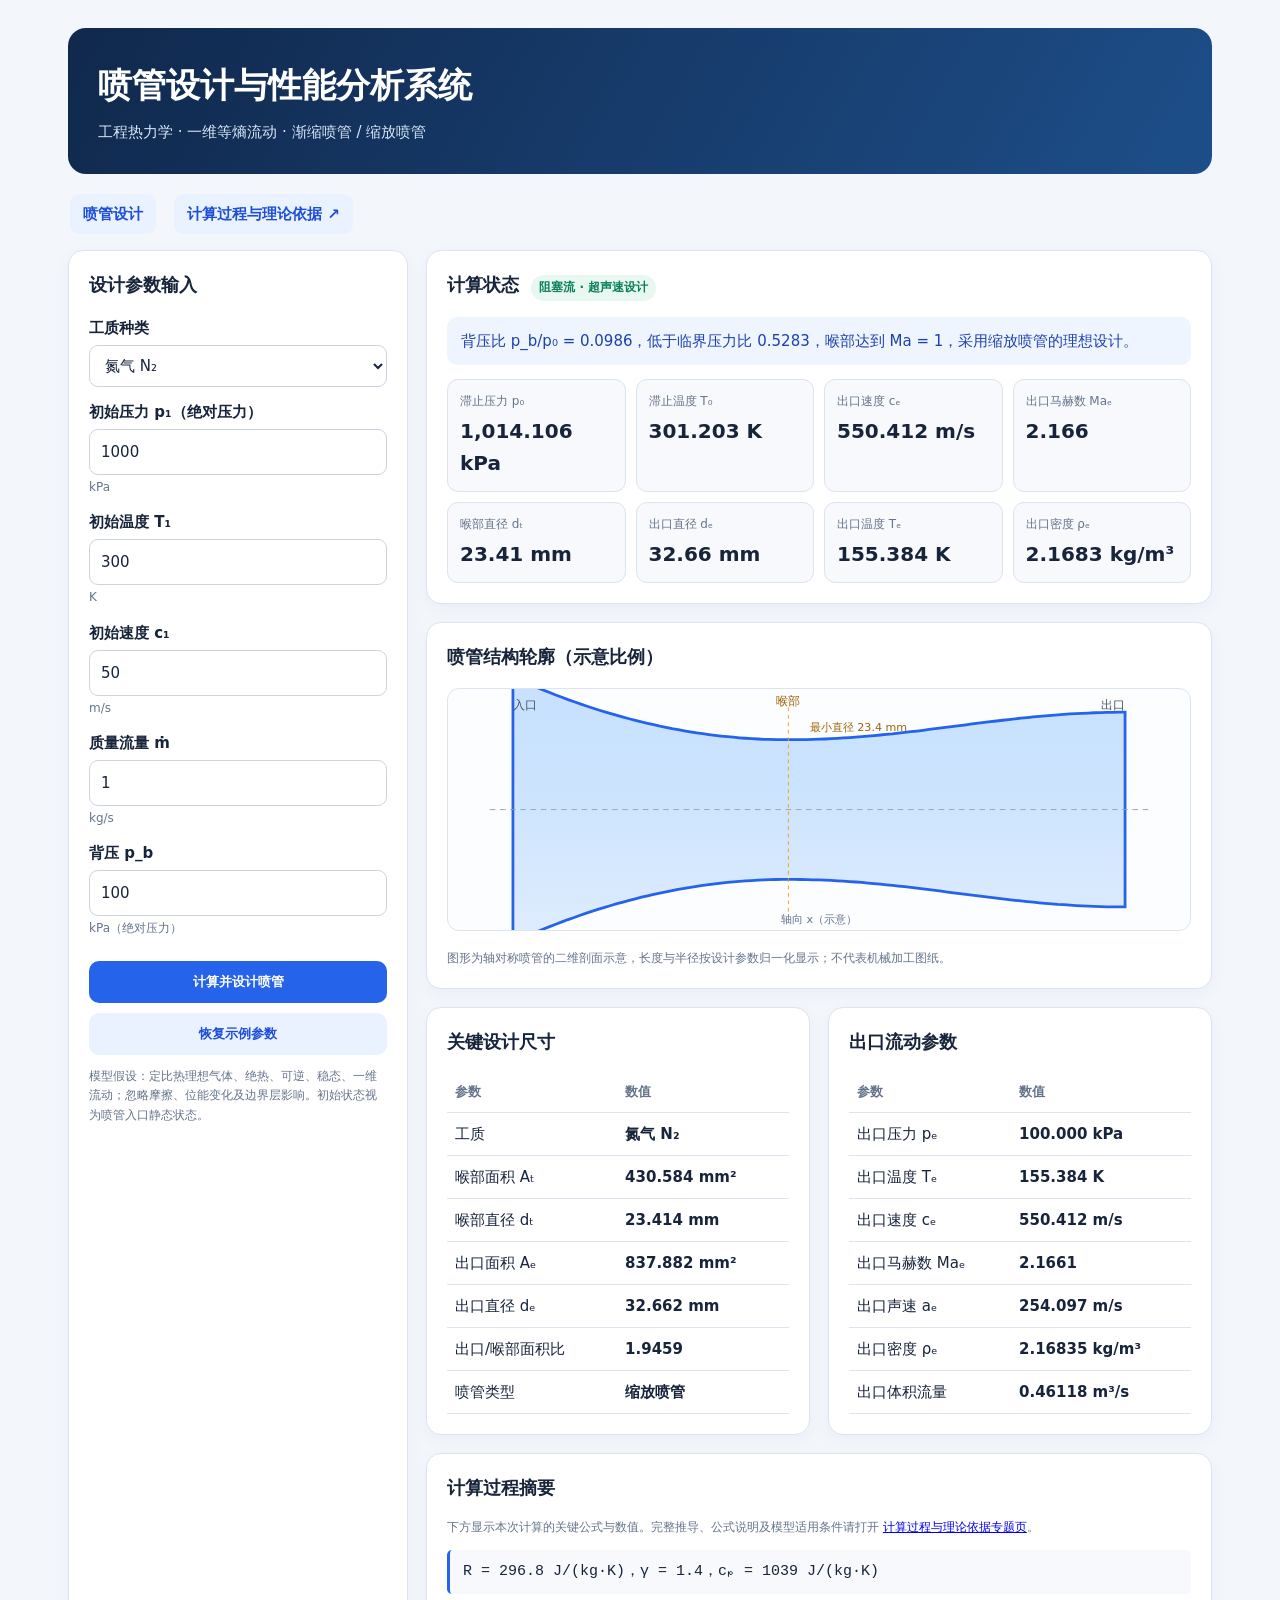
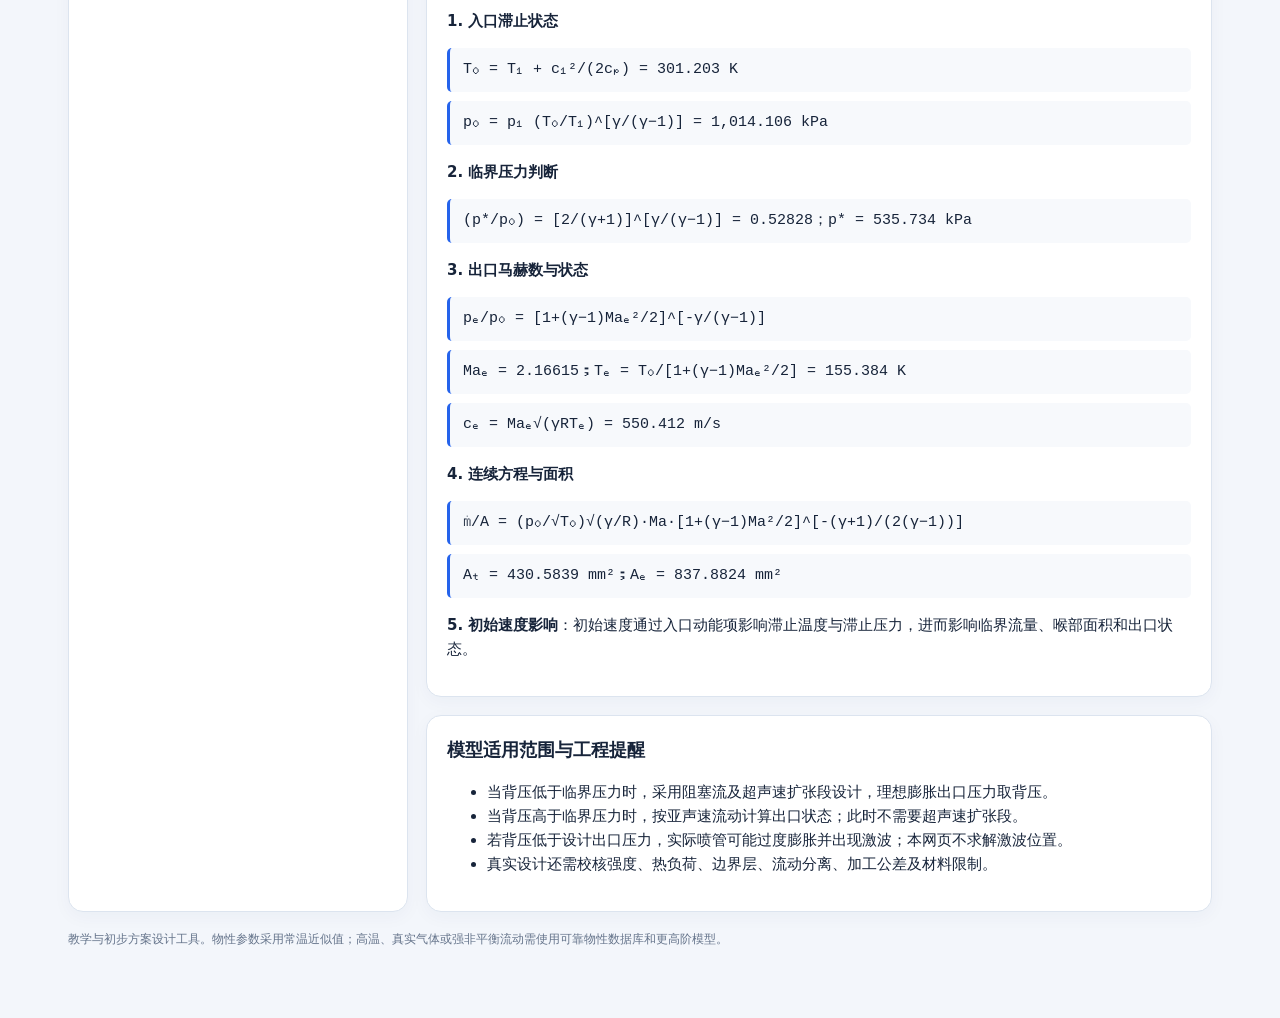
==== index.html @ f37fad80 "Add files via upload" ====
<!doctype html>
<html lang="zh-CN">
<head>
<meta charset="utf-8"><meta name="viewport" content="width=device-width,initial-scale=1">
<title>工程热力学｜喷管设计</title>
<style>
:root{--bg:#f3f6fb;--panel:#fff;--ink:#17243a;--muted:#65748b;--blue:#2563eb;--line:#dce4ef;--green:#087f5b;--amber:#a16207}*{box-sizing:border-box}body{margin:0;background:var(--bg);color:var(--ink);font:15px/1.6 system-ui,"Microsoft YaHei",sans-serif}.wrap{max-width:1180px;margin:auto;padding:28px 18px 56px}.hero{background:linear-gradient(120deg,#10284c,#1d4e89);color:white;padding:30px;border-radius:18px;margin-bottom:20px}.hero h1{margin:0 0 8px;font-size:clamp(24px,4vw,34px)}.hero p{margin:0;color:#d8e7fa}.layout{display:grid;grid-template-columns:340px 1fr;gap:18px}.card{background:var(--panel);border:1px solid var(--line);border-radius:15px;padding:20px;box-shadow:0 5px 18px #19365a0a}.card h2{font-size:18px;margin:0 0 16px}.field{margin:13px 0}.field label{display:block;font-weight:650;margin-bottom:5px}.field input,.field select{width:100%;padding:10px 11px;border:1px solid #cbd5e1;border-radius:9px;font:inherit;background:#fff;color:var(--ink)}.unit{color:var(--muted);font-size:12px;margin-top:3px}.btn{border:0;background:var(--blue);color:white;padding:12px 16px;border-radius:10px;font-weight:700;cursor:pointer;width:100%;margin-top:10px}.btn.secondary{background:#eaf1ff;color:#1d4ed8}.topnav{display:flex;gap:18px;margin:0 2px 16px;flex-wrap:wrap}.topnav a{color:#1d4ed8;text-decoration:none;font-weight:700;background:#eaf1ff;padding:8px 13px;border-radius:9px}.topnav a:hover{text-decoration:underline}.hint{font-size:12px;color:var(--muted);margin-top:12px}.main{display:grid;gap:18px}.status{padding:12px 14px;border-radius:10px;background:#eef5ff;color:#1e40af}.status.warn{background:#fff7e6;color:var(--amber)}.metrics{display:grid;grid-template-columns:repeat(4,1fr);gap:10px}.metric{background:#f7f9fc;border:1px solid var(--line);padding:12px;border-radius:11px}.metric small{display:block;color:var(--muted);font-size:12px}.metric strong{display:block;font-size:20px;margin-top:4px;overflow-wrap:anywhere}.metric em{font-style:normal;font-size:11px;color:var(--muted)}.svgwrap{width:100%;overflow:hidden}.svgwrap svg{width:100%;height:auto;display:block;background:#fbfdff;border:1px solid var(--line);border-radius:12px}.table{width:100%;border-collapse:collapse}.table td,.table th{padding:9px 8px;border-bottom:1px solid var(--line);text-align:left}.table th{color:var(--muted);font-weight:600;font-size:13px}.eq{background:#f7f9fc;border-left:3px solid var(--blue);padding:10px 13px;margin:9px 0;border-radius:5px;font-family:ui-monospace,Consolas,monospace;overflow-wrap:anywhere}.foot{color:var(--muted);font-size:12px;margin-top:18px}.two{display:grid;grid-template-columns:1fr 1fr;gap:18px}.tag{display:inline-block;padding:3px 8px;background:#e9f7f1;color:var(--green);border-radius:20px;font-size:12px;margin-left:6px}@media(max-width:850px){.layout{grid-template-columns:1fr}.metrics{grid-template-columns:repeat(2,1fr)}.two{grid-template-columns:1fr}}
</style>
</head>
<body><div class="wrap">
<header class="hero"><h1>喷管设计与性能分析系统</h1><p>工程热力学 · 一维等熵流动 · 渐缩喷管 / 缩放喷管</p></header>
<nav class="topnav"><a href="index.html">喷管设计</a><a href="theory.html">计算过程与理论依据 ↗</a></nav>
<div class="layout">
<aside class="card"><h2>设计参数输入</h2>
<div class="field"><label for="gas">工质种类</label><select id="gas"><option value="N2">氮气 N₂</option><option value="air">空气</option><option value="Ar">氩气 Ar</option><option value="H2">氢气 H₂</option><option value="CO2">二氧化碳 CO₂</option><option value="He">氦气 He</option></select></div>
<div class="field"><label for="p">初始压力 p₁（绝对压力）</label><input id="p" type="number" min="0.001" step="any" value="1000"><div class="unit">kPa</div></div>
<div class="field"><label for="t">初始温度 T₁</label><input id="t" type="number" min="1" step="any" value="300"><div class="unit">K</div></div>
<div class="field"><label for="v">初始速度 c₁</label><input id="v" type="number" min="0" step="any" value="50"><div class="unit">m/s</div></div>
<div class="field"><label for="mdot">质量流量 ṁ</label><input id="mdot" type="number" min="0.000001" step="any" value="1"><div class="unit">kg/s</div></div>
<div class="field"><label for="pb">背压 p_b</label><input id="pb" type="number" min="0.001" step="any" value="100"><div class="unit">kPa（绝对压力）</div></div>
<button class="btn" id="calc">计算并设计喷管</button><button class="btn secondary" id="reset">恢复示例参数</button>
<p class="hint">模型假设：定比热理想气体、绝热、可逆、稳态、一维流动；忽略摩擦、位能变化及边界层影响。初始状态视为喷管入口静态状态。</p></aside>
<main class="main">
<section class="card"><h2>计算状态 <span id="flowTag" class="tag">等待计算</span></h2><div id="status" class="status">输入参数后点击“计算并设计喷管”。</div><div class="metrics" id="metrics" style="margin-top:14px"></div></section>
<section class="card"><h2>喷管结构轮廓（示意比例）</h2><div class="svgwrap" id="drawing"><svg viewBox="0 0 800 260" role="img" aria-label="等待计算的喷管轮廓"><text x="400" y="130" text-anchor="middle" fill="#65748b">计算后显示喷管轮廓</text></svg></div><div class="foot">图形为轴对称喷管的二维剖面示意，长度与半径按设计参数归一化显示；不代表机械加工图纸。</div></section>
<div class="two"><section class="card"><h2>关键设计尺寸</h2><table class="table" id="dimensions"></table></section><section class="card"><h2>出口流动参数</h2><table class="table" id="outlet"></table></section></div>
<section class="card"><h2>计算过程摘要</h2><p class="hint">下方显示本次计算的关键公式与数值。完整推导、公式说明及模型适用条件请打开 <a href="theory.html">计算过程与理论依据专题页</a>。</p><div id="steps"><p class="hint">计算后显示滞止参数、临界条件、面积及速度关系。</p></div></section>
<section class="card"><h2>模型适用范围与工程提醒</h2><ul><li>当背压低于临界压力时，采用阻塞流及超声速扩张段设计，理想膨胀出口压力取背压。</li><li>当背压高于临界压力时，按亚声速流动计算出口状态；此时不需要超声速扩张段。</li><li>若背压低于设计出口压力，实际喷管可能过度膨胀并出现激波；本网页不求解激波位置。</li><li>真实设计还需校核强度、热负荷、边界层、流动分离、加工公差及材料限制。</li></ul></section>
</main></div><p class="foot">教学与初步方案设计工具。物性参数采用常温近似值；高温、真实气体或强非平衡流动需使用可靠物性数据库和更高阶模型。</p>
</div>
<script>
const gases={N2:{name:'氮气 N₂',R:296.8,g:1.4,cp:1039},air:{name:'空气',R:287.05,g:1.4,cp:1004.5},Ar:{name:'氩气 Ar',R:208.13,g:1.667,cp:520.3},H2:{name:'氢气 H₂',R:4124,g:1.405,cp:14300},CO2:{name:'二氧化碳 CO₂',R:188.9,g:1.289,cp:846},He:{name:'氦气 He',R:2077.1,g:1.667,cp:5193}};
const $=id=>document.getElementById(id), fmt=(x,n=3)=>Number.isFinite(x)?x.toLocaleString('zh-CN',{maximumFractionDigits:n,minimumFractionDigits:n}):'—';
function solveMFromPR(pr,g,branch){ // p/p0=(1+(g-1)M²/2)^(-g/(g-1))
 let lo=branch==='sup'?1:0, hi=branch==='sup'?30:1;
 for(let i=0;i<100;i++){let m=(lo+hi)/2, val=Math.pow(1+(g-1)*m*m/2,-g/(g-1)); if(branch==='sup'){if(val>pr)lo=m;else hi=m}else{if(val>pr)lo=m;else hi=m}}
 return (lo+hi)/2;
}
function areaMach(M,g){return (1/M)*Math.pow((2/(g+1))*(1+(g-1)*M*M/2),(g+1)/(2*(g-1)));}
function massFlux(p0,T0,M,g,R){return p0/Math.sqrt(T0)*Math.sqrt(g/R)*M*Math.pow(1+(g-1)*M*M/2,-(g+1)/(2*(g-1)));}
function draw(throatD,exitD,mode){const W=800,cy=130,scale=105/Math.max(throatD/2,exitD/2,0.001),rt=throatD/2*scale,re=exitD/2*scale;let ptsTop=[],ptsBot=[];for(let i=0;i<=100;i++){let u=i/100,x=70+660*u,r;if(u<.45){let q=u/.45;r=(Math.pow(1-q,2)*Math.max(rt*1.9,rt+8)+2*q*(1-q)*rt+q*q*rt)}else{let q=(u-.45)/.55;r=mode==='CD'?rt+(re-rt)*(0.5-0.5*Math.cos(Math.PI*q)):rt+(rt*0.0)}ptsTop.push(`${x.toFixed(1)},${(cy-r).toFixed(1)}`);ptsBot.unshift(`${x.toFixed(1)},${(cy+r).toFixed(1)}`)}let path='M'+ptsTop.join(' L')+' L'+ptsBot.join(' L')+' Z';$('drawing').innerHTML=`<svg viewBox="0 0 800 260" role="img" aria-label="喷管剖面轮廓"><defs><linearGradient id="fill" x1="0" x2="0" y1="0" y2="1"><stop stop-color="#93c5fd" stop-opacity=".5"/><stop offset="1" stop-color="#dbeafe" stop-opacity=".8"/></linearGradient></defs><path d="${path}" fill="url(#fill)" stroke="#2563eb" stroke-width="3"/><line x1="45" y1="130" x2="755" y2="130" stroke="#94a3b8" stroke-dasharray="6 5"/><line x1="367" y1="20" x2="367" y2="240" stroke="#f59e0b" stroke-dasharray="4 4"/><text x="70" y="22" fill="#475569" font-size="13">入口</text><text x="367" y="17" text-anchor="middle" fill="#a16207" font-size="13">喉部</text><text x="730" y="22" text-anchor="end" fill="#475569" font-size="13">出口</text><text x="400" y="252" text-anchor="middle" fill="#64748b" font-size="12">轴向 x（示意）</text><text x="390" y="${(130-rt-9).toFixed(1)}" fill="#a16207" font-size="12">最小直径 ${fmt(throatD*1000,1)} mm</text></svg>`}
function rowTable(id,rows){$(id).innerHTML='<tr><th>参数</th><th>数值</th></tr>'+rows.map(r=>`<tr><td>${r[0]}</td><td><b>${r[1]}</b></td></tr>`).join('')}
function calculate(){try{
 const gas=gases[$('gas').value],p=+$('p').value*1000,T=+$('t').value,v=+$('v').value,md=+$('mdot').value,pb=+$('pb').value*1000,g=gas.g,R=gas.R,cp=gas.cp;
 if(![p,T,v,md,pb].every(Number.isFinite)||p<=0||T<=0||v<0||md<=0||pb<=0)throw Error('请检查输入：压力、温度、流量必须为正数，速度不能为负数。');
 const T0=T+v*v/(2*cp),p0=p*Math.pow(T0/T,g/(g-1)),crit=Math.pow(2/(g+1),g/(g-1)),pc=p0*crit,pr=pb/p0;
 let choked=pr<=crit,Me,pe,Te,ce,At,Ae,mode;
 if(choked){Me=solveMFromPR(Math.max(pr,1e-12),g,'sup');pe=pb;Te=T0/(1+(g-1)*Me*Me/2);ce=Me*Math.sqrt(g*R*Te);const Gstar=massFlux(p0,T0,1,g,R);At=md/Gstar;Ae=md/massFlux(p0,T0,Me,g,R);mode='CD';}
 else{Me=solveMFromPR(pr,g,'sub');pe=pb;Te=T0/(1+(g-1)*Me*Me/2);ce=Me*Math.sqrt(g*R*Te);Ae=md/massFlux(p0,T0,Me,g,R);At=Ae;mode='C';}
 const dt=Math.sqrt(4*At/Math.PI),de=Math.sqrt(4*Ae/Math.PI),rhoE=pe/(R*Te),aE=Math.sqrt(g*R*Te),rho0=p0/(R*T0),m1=v/Math.sqrt(g*R*T),mstar=1;
 $('flowTag').textContent=choked?'阻塞流 · 超声速设计':'未阻塞 · 亚声速设计';$('flowTag').style.background=choked?'#e9f7f1':'#fff4db';$('flowTag').style.color=choked?'#087f5b':'#a16207';
 $('status').className='status'+(!choked?' warn':'');$('status').textContent=choked?`背压比 p_b/p₀ = ${fmt(pr,4)}，低于临界压力比 ${fmt(crit,4)}，喉部达到 Ma = 1，采用缩放喷管的理想设计。`:`背压比 p_b/p₀ = ${fmt(pr,4)}，高于临界压力比 ${fmt(crit,4)}，流动未阻塞，按亚声速渐缩喷管计算；此工况不能形成稳定的设计超声速扩张段。`;
 const metrics=[['滞止压力 p₀',fmt(p0/1000)+' kPa'],['滞止温度 T₀',fmt(T0)+' K'],['出口速度 cₑ',fmt(ce)+' m/s'],['出口马赫数 Maₑ',fmt(Me)],['喉部直径 dₜ',fmt(dt*1000,2)+' mm'],['出口直径 dₑ',fmt(de*1000,2)+' mm'],['出口温度 Tₑ',fmt(Te)+' K'],['出口密度 ρₑ',fmt(rhoE,4)+' kg/m³']];$('metrics').innerHTML=metrics.map(x=>`<div class="metric"><small>${x[0]}</small><strong>${x[1]}</strong></div>`).join('');
 draw(dt,de,mode);
 rowTable('dimensions',[['工质',gas.name],['喉部面积 Aₜ',fmt(At*1e6,3)+' mm²'],['喉部直径 dₜ',fmt(dt*1000,3)+' mm'],['出口面积 Aₑ',fmt(Ae*1e6,3)+' mm²'],['出口直径 dₑ',fmt(de*1000,3)+' mm'],['出口/喉部面积比',fmt(Ae/At,4)],['喷管类型',choked?'缩放喷管':'渐缩喷管']]);
 rowTable('outlet',[['出口压力 pₑ',fmt(pe/1000,3)+' kPa'],['出口温度 Tₑ',fmt(Te,3)+' K'],['出口速度 cₑ',fmt(ce,3)+' m/s'],['出口马赫数 Maₑ',fmt(Me,4)],['出口声速 aₑ',fmt(aE,3)+' m/s'],['出口密度 ρₑ',fmt(rhoE,5)+' kg/m³'],['出口体积流量',fmt(md/rhoE,5)+' m³/s']]);
 $('steps').innerHTML=`<div class="eq">R = ${gas.R} J/(kg·K)，γ = ${g}，cₚ = ${cp} J/(kg·K)</div><p><b>1. 入口滞止状态</b></p><div class="eq">T₀ = T₁ + c₁²/(2cₚ) = ${fmt(T0)} K</div><div class="eq">p₀ = p₁ (T₀/T₁)^[γ/(γ−1)] = ${fmt(p0/1000)} kPa</div><p><b>2. 临界压力判断</b></p><div class="eq">(p*/p₀) = [2/(γ+1)]^[γ/(γ−1)] = ${fmt(crit,5)}；p* = ${fmt(pc/1000)} kPa</div><p><b>3. 出口马赫数与状态</b></p><div class="eq">pₑ/p₀ = [1+(γ−1)Maₑ²/2]^[-γ/(γ−1)]</div><div class="eq">Maₑ = ${fmt(Me,5)}；Tₑ = T₀/[1+(γ−1)Maₑ²/2] = ${fmt(Te)} K</div><div class="eq">cₑ = Maₑ√(γRTₑ) = ${fmt(ce)} m/s</div><p><b>4. 连续方程与面积</b></p><div class="eq">ṁ/A = (p₀/√T₀)√(γ/R)·Ma·[1+(γ−1)Ma²/2]^[-(γ+1)/(2(γ−1))]</div><div class="eq">Aₜ = ${fmt(At*1e6,4)} mm²；Aₑ = ${fmt(Ae*1e6,4)} mm²</div><p><b>5. 初始速度影响</b>：初始速度通过入口动能项影响滞止温度与滞止压力，进而影响临界流量、喉部面积和出口状态。</p>`;
 }catch(e){$('status').className='status warn';$('status').textContent=e.message;}}
$('calc').addEventListener('click',calculate);$('reset').addEventListener('click',()=>{ $('gas').value='N2';$('p').value=1000;$('t').value=300;$('v').value=50;$('mdot').value=1;$('pb').value=100;calculate();});calculate();
</script></body></html>
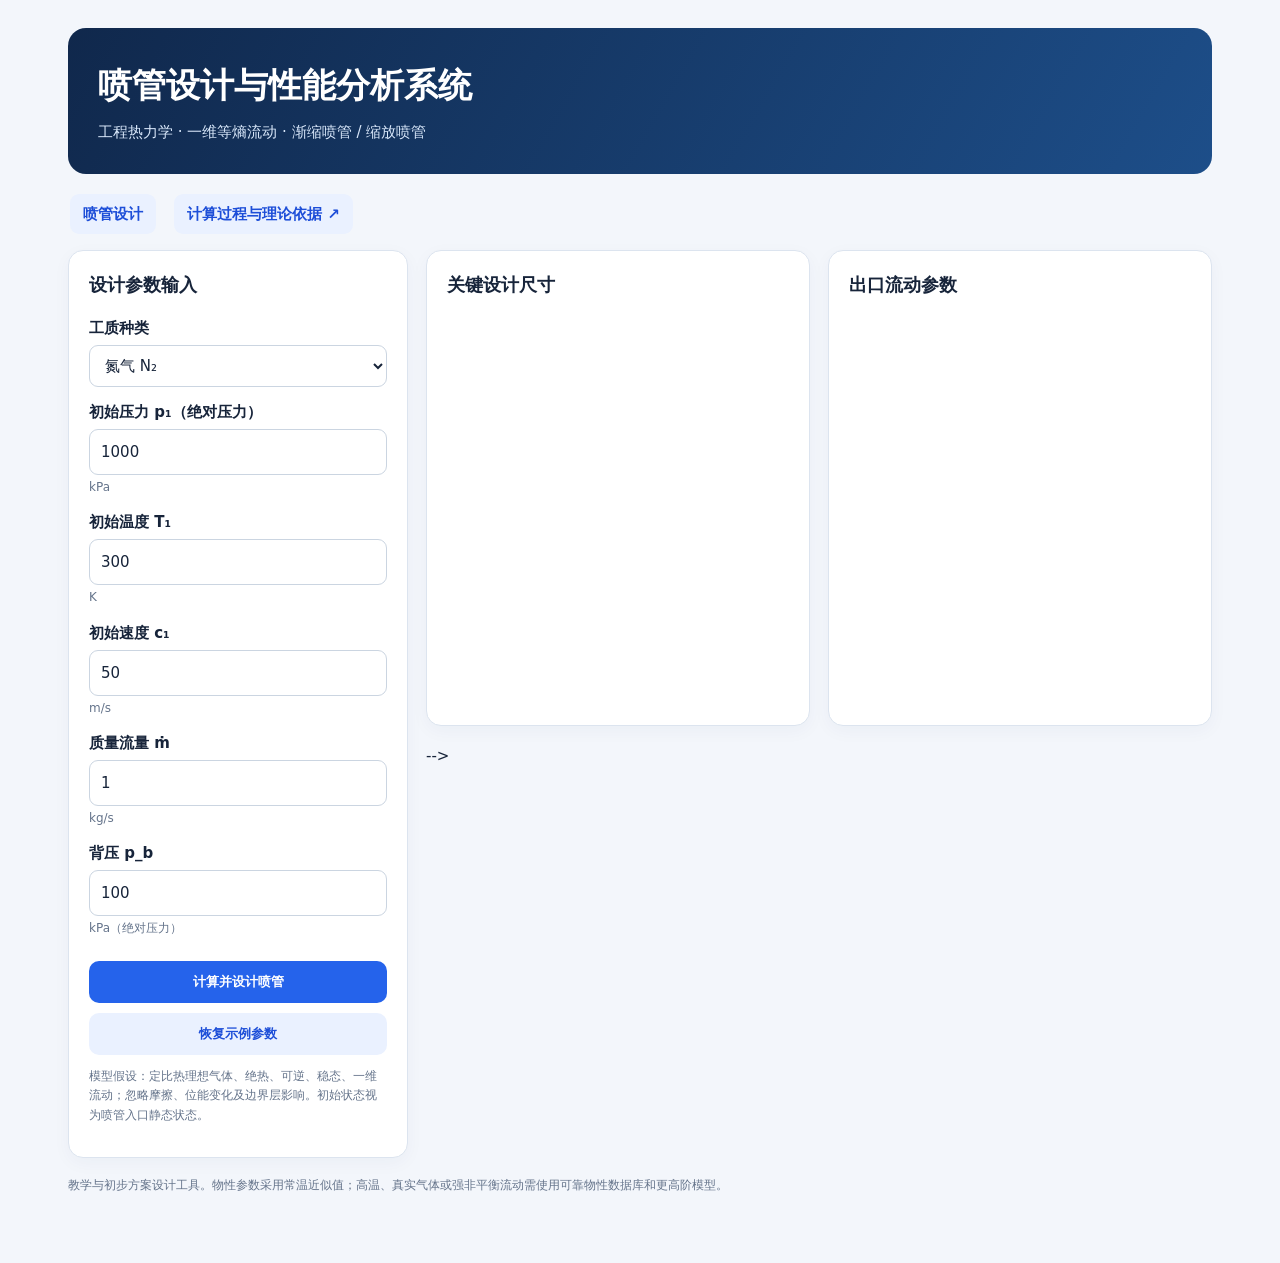
==== commit f32b0ac5: "index.html Commented out sections for calculation status and design reminders." ====
--- a/index.html
+++ b/index.html
@@ -21,11 +21,11 @@
 <button class="btn" id="calc">计算并设计喷管</button><button class="btn secondary" id="reset">恢复示例参数</button>
 <p class="hint">模型假设：定比热理想气体、绝热、可逆、稳态、一维流动；忽略摩擦、位能变化及边界层影响。初始状态视为喷管入口静态状态。</p></aside>
 <main class="main">
-<section class="card"><h2>计算状态 <span id="flowTag" class="tag">等待计算</span></h2><div id="status" class="status">输入参数后点击“计算并设计喷管”。</div><div class="metrics" id="metrics" style="margin-top:14px"></div></section>
-<section class="card"><h2>喷管结构轮廓（示意比例）</h2><div class="svgwrap" id="drawing"><svg viewBox="0 0 800 260" role="img" aria-label="等待计算的喷管轮廓"><text x="400" y="130" text-anchor="middle" fill="#65748b">计算后显示喷管轮廓</text></svg></div><div class="foot">图形为轴对称喷管的二维剖面示意，长度与半径按设计参数归一化显示；不代表机械加工图纸。</div></section>
+<!-- <section class="card"><h2>计算状态 <span id="flowTag" class="tag">等待计算</span></h2><div id="status" class="status">输入参数后点击“计算并设计喷管”。</div><div class="metrics" id="metrics" style="margin-top:14px"></div></section>
+<!-- <section class="card"><h2>喷管结构轮廓（示意比例）</h2><div class="svgwrap" id="drawing"><svg viewBox="0 0 800 260" role="img" aria-label="等待计算的喷管轮廓"><text x="400" y="130" text-anchor="middle" fill="#65748b">计算后显示喷管轮廓</text></svg></div><div class="foot">图形为轴对称喷管的二维剖面示意，长度与半径按设计参数归一化显示；不代表机械加工图纸。</div></section> -->
 <div class="two"><section class="card"><h2>关键设计尺寸</h2><table class="table" id="dimensions"></table></section><section class="card"><h2>出口流动参数</h2><table class="table" id="outlet"></table></section></div>
-<section class="card"><h2>计算过程摘要</h2><p class="hint">下方显示本次计算的关键公式与数值。完整推导、公式说明及模型适用条件请打开 <a href="theory.html">计算过程与理论依据专题页</a>。</p><div id="steps"><p class="hint">计算后显示滞止参数、临界条件、面积及速度关系。</p></div></section>
-<section class="card"><h2>模型适用范围与工程提醒</h2><ul><li>当背压低于临界压力时，采用阻塞流及超声速扩张段设计，理想膨胀出口压力取背压。</li><li>当背压高于临界压力时，按亚声速流动计算出口状态；此时不需要超声速扩张段。</li><li>若背压低于设计出口压力，实际喷管可能过度膨胀并出现激波；本网页不求解激波位置。</li><li>真实设计还需校核强度、热负荷、边界层、流动分离、加工公差及材料限制。</li></ul></section>
+<!-- <section class="card"><h2>计算过程摘要</h2><p class="hint">下方显示本次计算的关键公式与数值。完整推导、公式说明及模型适用条件请打开 <a href="theory.html">计算过程与理论依据专题页</a>。</p><div id="steps"><p class="hint">计算后显示滞止参数、临界条件、面积及速度关系。</p></div></section> -->
+<!-- <section class="card"><h2>模型适用范围与工程提醒</h2><ul><li>当背压低于临界压力时，采用阻塞流及超声速扩张段设计，理想膨胀出口压力取背压。</li><li>当背压高于临界压力时，按亚声速流动计算出口状态；此时不需要超声速扩张段。</li><li>若背压低于设计出口压力，实际喷管可能过度膨胀并出现激波；本网页不求解激波位置。</li><li>真实设计还需校核强度、热负荷、边界层、流动分离、加工公差及材料限制。</li></ul></section> --> -->
 </main></div><p class="foot">教学与初步方案设计工具。物性参数采用常温近似值；高温、真实气体或强非平衡流动需使用可靠物性数据库和更高阶模型。</p>
 </div>
 <script>
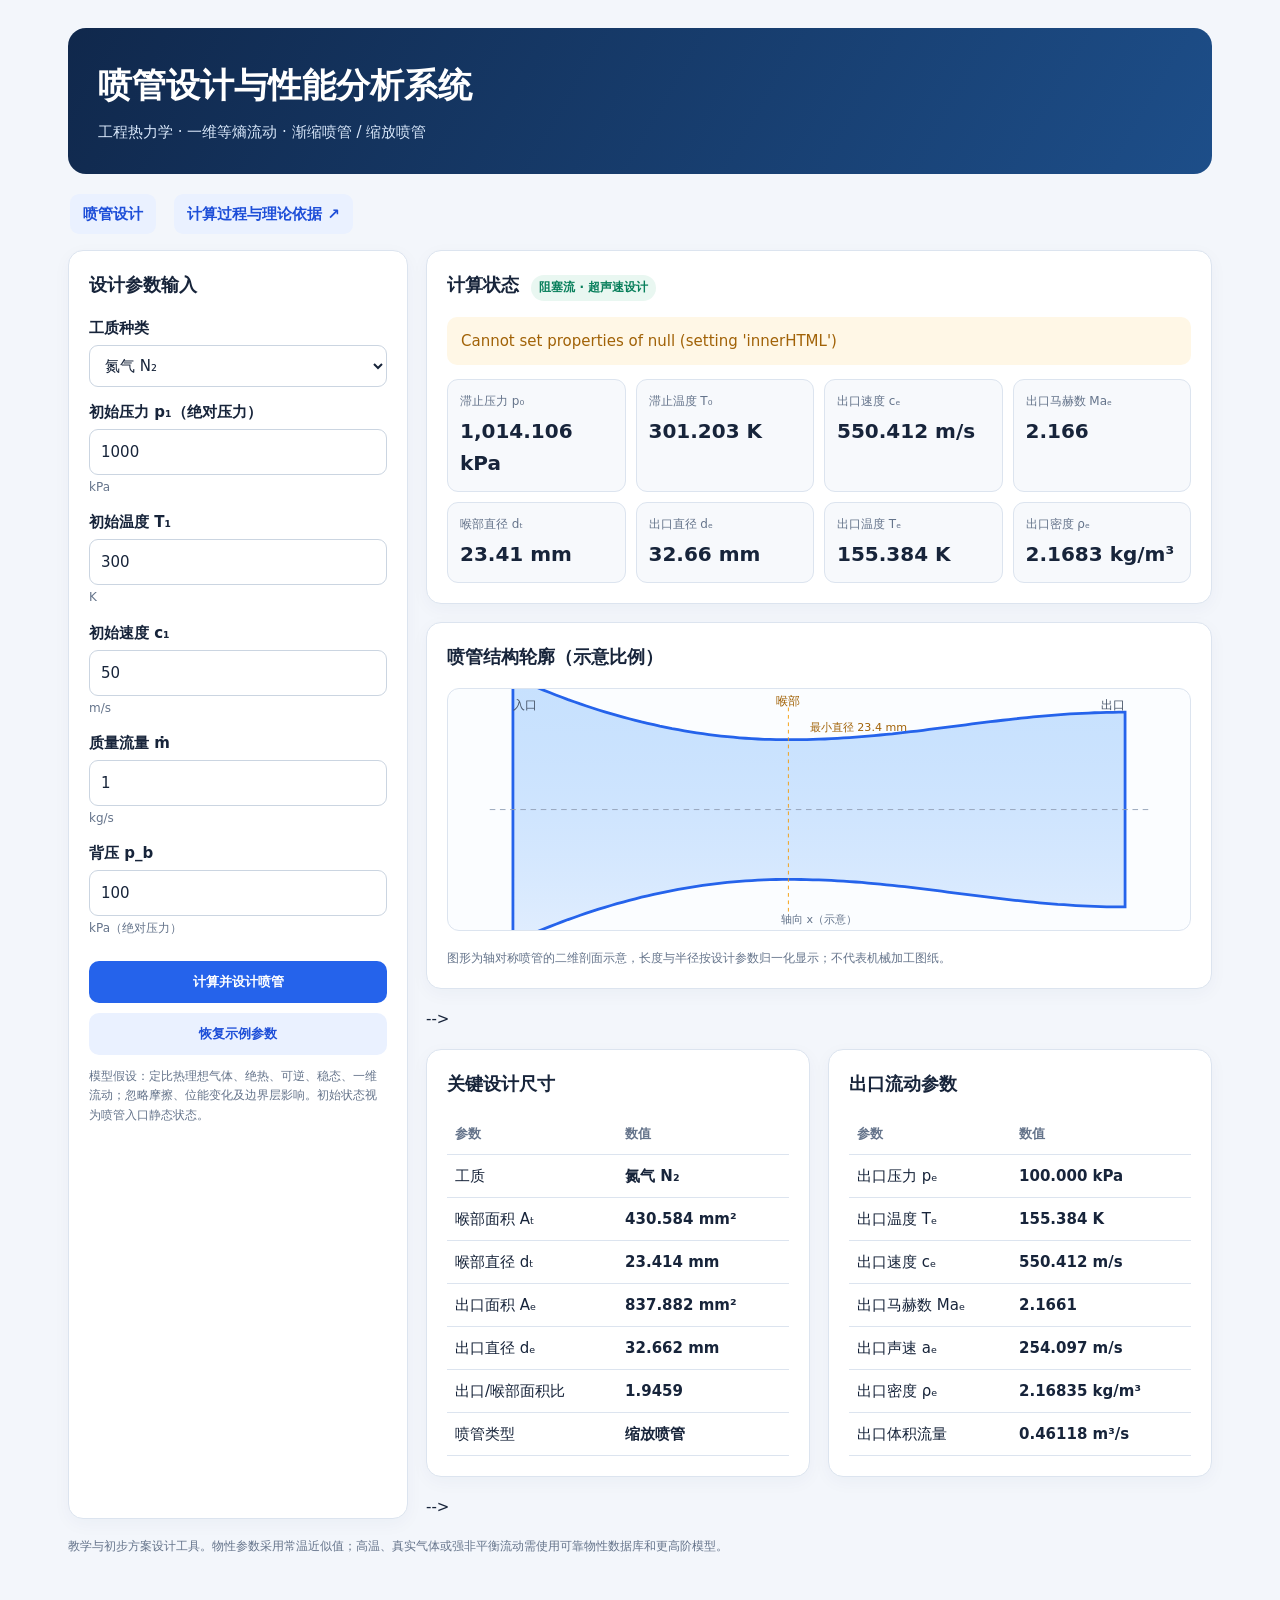
==== commit d8f77a54: "index.html" ====
--- a/index.html
+++ b/index.html
@@ -21,8 +21,8 @@
 <button class="btn" id="calc">计算并设计喷管</button><button class="btn secondary" id="reset">恢复示例参数</button>
 <p class="hint">模型假设：定比热理想气体、绝热、可逆、稳态、一维流动；忽略摩擦、位能变化及边界层影响。初始状态视为喷管入口静态状态。</p></aside>
 <main class="main">
-<!-- <section class="card"><h2>计算状态 <span id="flowTag" class="tag">等待计算</span></h2><div id="status" class="status">输入参数后点击“计算并设计喷管”。</div><div class="metrics" id="metrics" style="margin-top:14px"></div></section>
-<!-- <section class="card"><h2>喷管结构轮廓（示意比例）</h2><div class="svgwrap" id="drawing"><svg viewBox="0 0 800 260" role="img" aria-label="等待计算的喷管轮廓"><text x="400" y="130" text-anchor="middle" fill="#65748b">计算后显示喷管轮廓</text></svg></div><div class="foot">图形为轴对称喷管的二维剖面示意，长度与半径按设计参数归一化显示；不代表机械加工图纸。</div></section> -->
+<section class="card"><h2>计算状态 <span id="flowTag" class="tag">等待计算</span></h2><div id="status" class="status">输入参数后点击“计算并设计喷管”。</div><div class="metrics" id="metrics" style="margin-top:14px"></div></section>
+<section class="card"><h2>喷管结构轮廓（示意比例）</h2><div class="svgwrap" id="drawing"><svg viewBox="0 0 800 260" role="img" aria-label="等待计算的喷管轮廓"><text x="400" y="130" text-anchor="middle" fill="#65748b">计算后显示喷管轮廓</text></svg></div><div class="foot">图形为轴对称喷管的二维剖面示意，长度与半径按设计参数归一化显示；不代表机械加工图纸。</div></section> -->
 <div class="two"><section class="card"><h2>关键设计尺寸</h2><table class="table" id="dimensions"></table></section><section class="card"><h2>出口流动参数</h2><table class="table" id="outlet"></table></section></div>
 <!-- <section class="card"><h2>计算过程摘要</h2><p class="hint">下方显示本次计算的关键公式与数值。完整推导、公式说明及模型适用条件请打开 <a href="theory.html">计算过程与理论依据专题页</a>。</p><div id="steps"><p class="hint">计算后显示滞止参数、临界条件、面积及速度关系。</p></div></section> -->
 <!-- <section class="card"><h2>模型适用范围与工程提醒</h2><ul><li>当背压低于临界压力时，采用阻塞流及超声速扩张段设计，理想膨胀出口压力取背压。</li><li>当背压高于临界压力时，按亚声速流动计算出口状态；此时不需要超声速扩张段。</li><li>若背压低于设计出口压力，实际喷管可能过度膨胀并出现激波；本网页不求解激波位置。</li><li>真实设计还需校核强度、热负荷、边界层、流动分离、加工公差及材料限制。</li></ul></section> --> -->
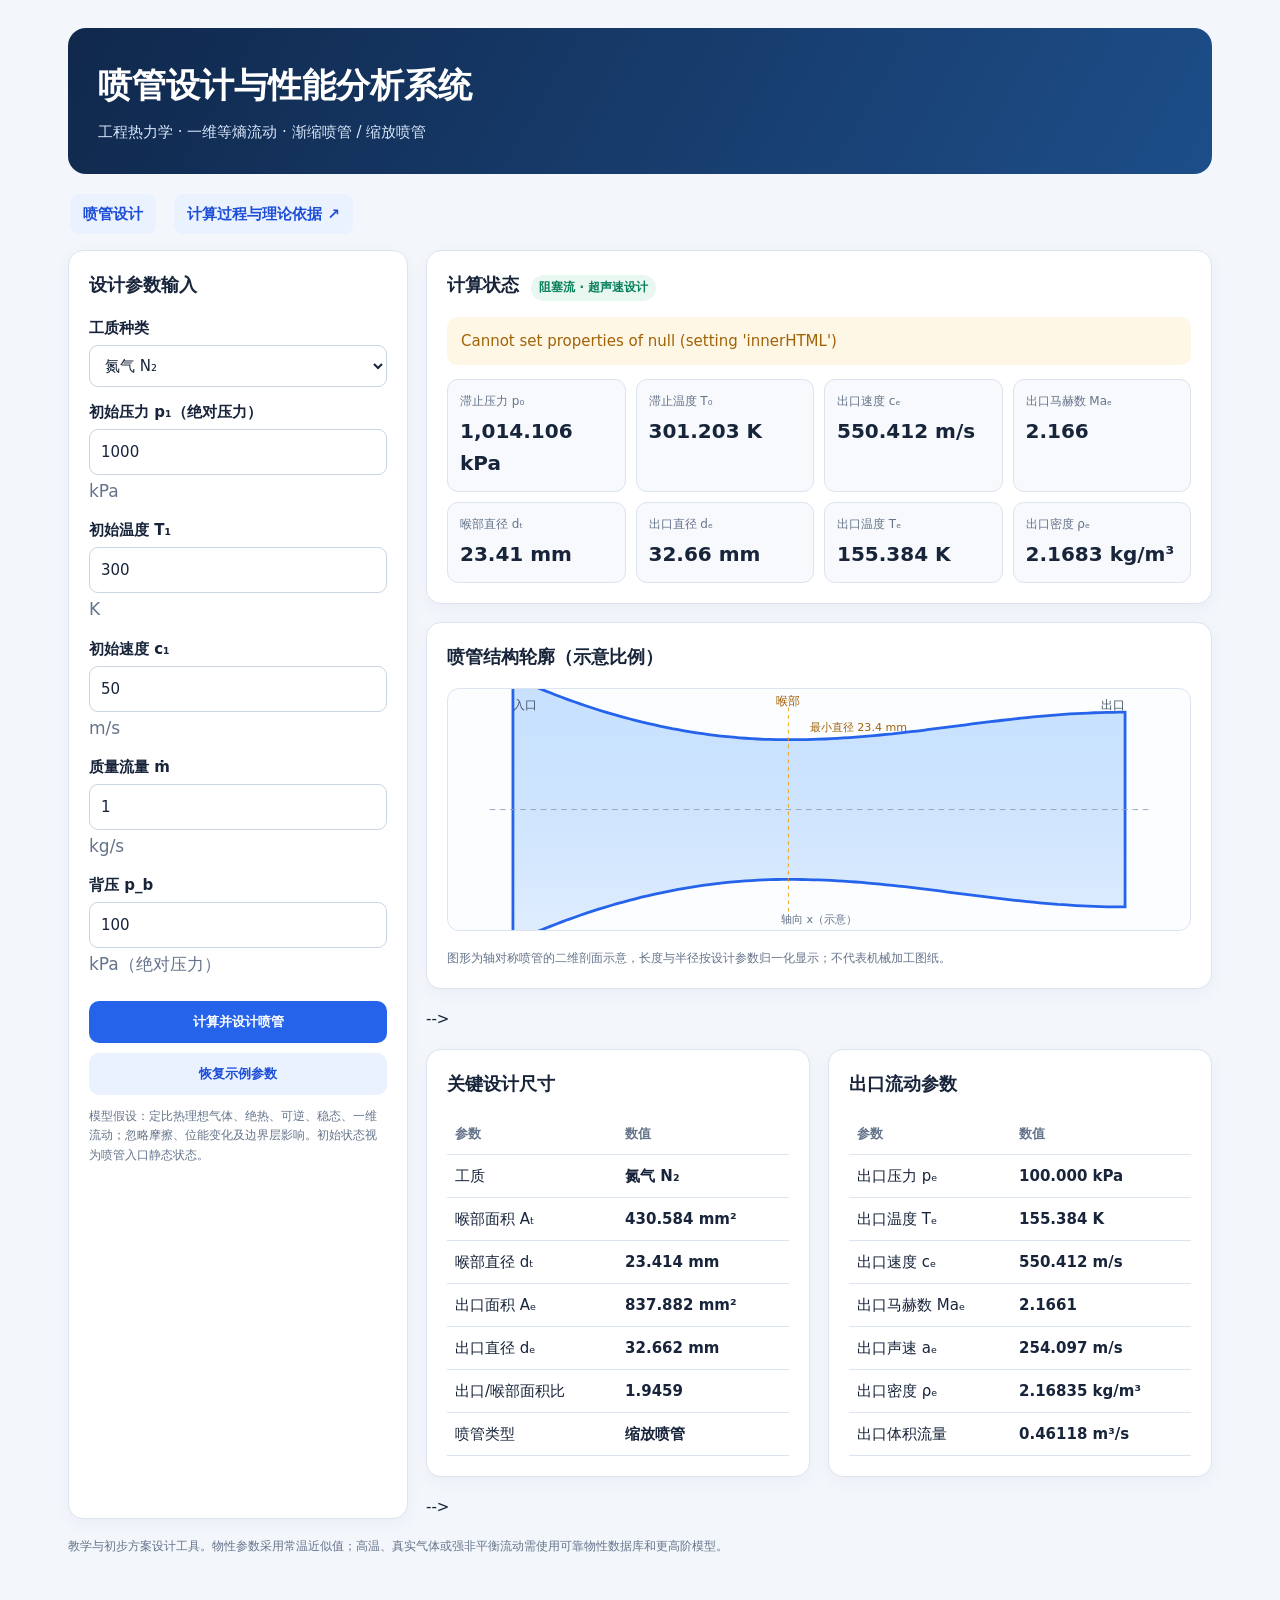
==== commit 4469d97b: "index.html" ====
--- a/index.html
+++ b/index.html
@@ -4,7 +4,7 @@
 <meta charset="utf-8"><meta name="viewport" content="width=device-width,initial-scale=1">
 <title>工程热力学｜喷管设计</title>
 <style>
-:root{--bg:#f3f6fb;--panel:#fff;--ink:#17243a;--muted:#65748b;--blue:#2563eb;--line:#dce4ef;--green:#087f5b;--amber:#a16207}*{box-sizing:border-box}body{margin:0;background:var(--bg);color:var(--ink);font:15px/1.6 system-ui,"Microsoft YaHei",sans-serif}.wrap{max-width:1180px;margin:auto;padding:28px 18px 56px}.hero{background:linear-gradient(120deg,#10284c,#1d4e89);color:white;padding:30px;border-radius:18px;margin-bottom:20px}.hero h1{margin:0 0 8px;font-size:clamp(24px,4vw,34px)}.hero p{margin:0;color:#d8e7fa}.layout{display:grid;grid-template-columns:340px 1fr;gap:18px}.card{background:var(--panel);border:1px solid var(--line);border-radius:15px;padding:20px;box-shadow:0 5px 18px #19365a0a}.card h2{font-size:18px;margin:0 0 16px}.field{margin:13px 0}.field label{display:block;font-weight:650;margin-bottom:5px}.field input,.field select{width:100%;padding:10px 11px;border:1px solid #cbd5e1;border-radius:9px;font:inherit;background:#fff;color:var(--ink)}.unit{color:var(--muted);font-size:12px;margin-top:3px}.btn{border:0;background:var(--blue);color:white;padding:12px 16px;border-radius:10px;font-weight:700;cursor:pointer;width:100%;margin-top:10px}.btn.secondary{background:#eaf1ff;color:#1d4ed8}.topnav{display:flex;gap:18px;margin:0 2px 16px;flex-wrap:wrap}.topnav a{color:#1d4ed8;text-decoration:none;font-weight:700;background:#eaf1ff;padding:8px 13px;border-radius:9px}.topnav a:hover{text-decoration:underline}.hint{font-size:12px;color:var(--muted);margin-top:12px}.main{display:grid;gap:18px}.status{padding:12px 14px;border-radius:10px;background:#eef5ff;color:#1e40af}.status.warn{background:#fff7e6;color:var(--amber)}.metrics{display:grid;grid-template-columns:repeat(4,1fr);gap:10px}.metric{background:#f7f9fc;border:1px solid var(--line);padding:12px;border-radius:11px}.metric small{display:block;color:var(--muted);font-size:12px}.metric strong{display:block;font-size:20px;margin-top:4px;overflow-wrap:anywhere}.metric em{font-style:normal;font-size:11px;color:var(--muted)}.svgwrap{width:100%;overflow:hidden}.svgwrap svg{width:100%;height:auto;display:block;background:#fbfdff;border:1px solid var(--line);border-radius:12px}.table{width:100%;border-collapse:collapse}.table td,.table th{padding:9px 8px;border-bottom:1px solid var(--line);text-align:left}.table th{color:var(--muted);font-weight:600;font-size:13px}.eq{background:#f7f9fc;border-left:3px solid var(--blue);padding:10px 13px;margin:9px 0;border-radius:5px;font-family:ui-monospace,Consolas,monospace;overflow-wrap:anywhere}.foot{color:var(--muted);font-size:12px;margin-top:18px}.two{display:grid;grid-template-columns:1fr 1fr;gap:18px}.tag{display:inline-block;padding:3px 8px;background:#e9f7f1;color:var(--green);border-radius:20px;font-size:12px;margin-left:6px}@media(max-width:850px){.layout{grid-template-columns:1fr}.metrics{grid-template-columns:repeat(2,1fr)}.two{grid-template-columns:1fr}}
+:root{--bg:#f3f6fb;--panel:#fff;--ink:#17243a;--muted:#65748b;--blue:#2563eb;--line:#dce4ef;--green:#087f5b;--amber:#a16207}*{box-sizing:border-box}body{margin:0;background:var(--bg);color:var(--ink);font:15px/1.6 system-ui,"Microsoft YaHei",sans-serif}.wrap{max-width:1180px;margin:auto;padding:28px 18px 56px}.hero{background:linear-gradient(120deg,#10284c,#1d4e89);color:white;padding:30px;border-radius:18px;margin-bottom:20px}.hero h1{margin:0 0 8px;font-size:clamp(24px,4vw,34px)}.hero p{margin:0;color:#d8e7fa}.layout{display:grid;grid-template-columns:340px 1fr;gap:18px}.card{background:var(--panel);border:1px solid var(--line);border-radius:15px;padding:20px;box-shadow:0 5px 18px #19365a0a}.card h2{font-size:18px;margin:0 0 16px}.field{margin:13px 0}.field label{display:block;font-weight:650;margin-bottom:5px}.field input,.field select{width:100%;padding:10px 11px;border:1px solid #cbd5e1;border-radius:9px;font:inherit;background:#fff;color:var(--ink)}.unit{color:var(--muted);font-size:17px;margin-top:3px}.btn{border:0;background:var(--blue);color:white;padding:12px 16px;border-radius:10px;font-weight:700;cursor:pointer;width:100%;margin-top:10px}.btn.secondary{background:#eaf1ff;color:#1d4ed8}.topnav{display:flex;gap:18px;margin:0 2px 16px;flex-wrap:wrap}.topnav a{color:#1d4ed8;text-decoration:none;font-weight:700;background:#eaf1ff;padding:8px 13px;border-radius:9px}.topnav a:hover{text-decoration:underline}.hint{font-size:12px;color:var(--muted);margin-top:12px}.main{display:grid;gap:18px}.status{padding:12px 14px;border-radius:10px;background:#eef5ff;color:#1e40af}.status.warn{background:#fff7e6;color:var(--amber)}.metrics{display:grid;grid-template-columns:repeat(4,1fr);gap:10px}.metric{background:#f7f9fc;border:1px solid var(--line);padding:12px;border-radius:11px}.metric small{display:block;color:var(--muted);font-size:12px}.metric strong{display:block;font-size:20px;margin-top:4px;overflow-wrap:anywhere}.metric em{font-style:normal;font-size:11px;color:var(--muted)}.svgwrap{width:100%;overflow:hidden}.svgwrap svg{width:100%;height:auto;display:block;background:#fbfdff;border:1px solid var(--line);border-radius:12px}.table{width:100%;border-collapse:collapse}.table td,.table th{padding:9px 8px;border-bottom:1px solid var(--line);text-align:left}.table th{color:var(--muted);font-weight:600;font-size:13px}.eq{background:#f7f9fc;border-left:3px solid var(--blue);padding:10px 13px;margin:9px 0;border-radius:5px;font-family:ui-monospace,Consolas,monospace;overflow-wrap:anywhere}.foot{color:var(--muted);font-size:12px;margin-top:18px}.two{display:grid;grid-template-columns:1fr 1fr;gap:18px}.tag{display:inline-block;padding:3px 8px;background:#e9f7f1;color:var(--green);border-radius:20px;font-size:12px;margin-left:6px}@media(max-width:850px){.layout{grid-template-columns:1fr}.metrics{grid-template-columns:repeat(2,1fr)}.two{grid-template-columns:1fr}}
 </style>
 </head>
 <body><div class="wrap">
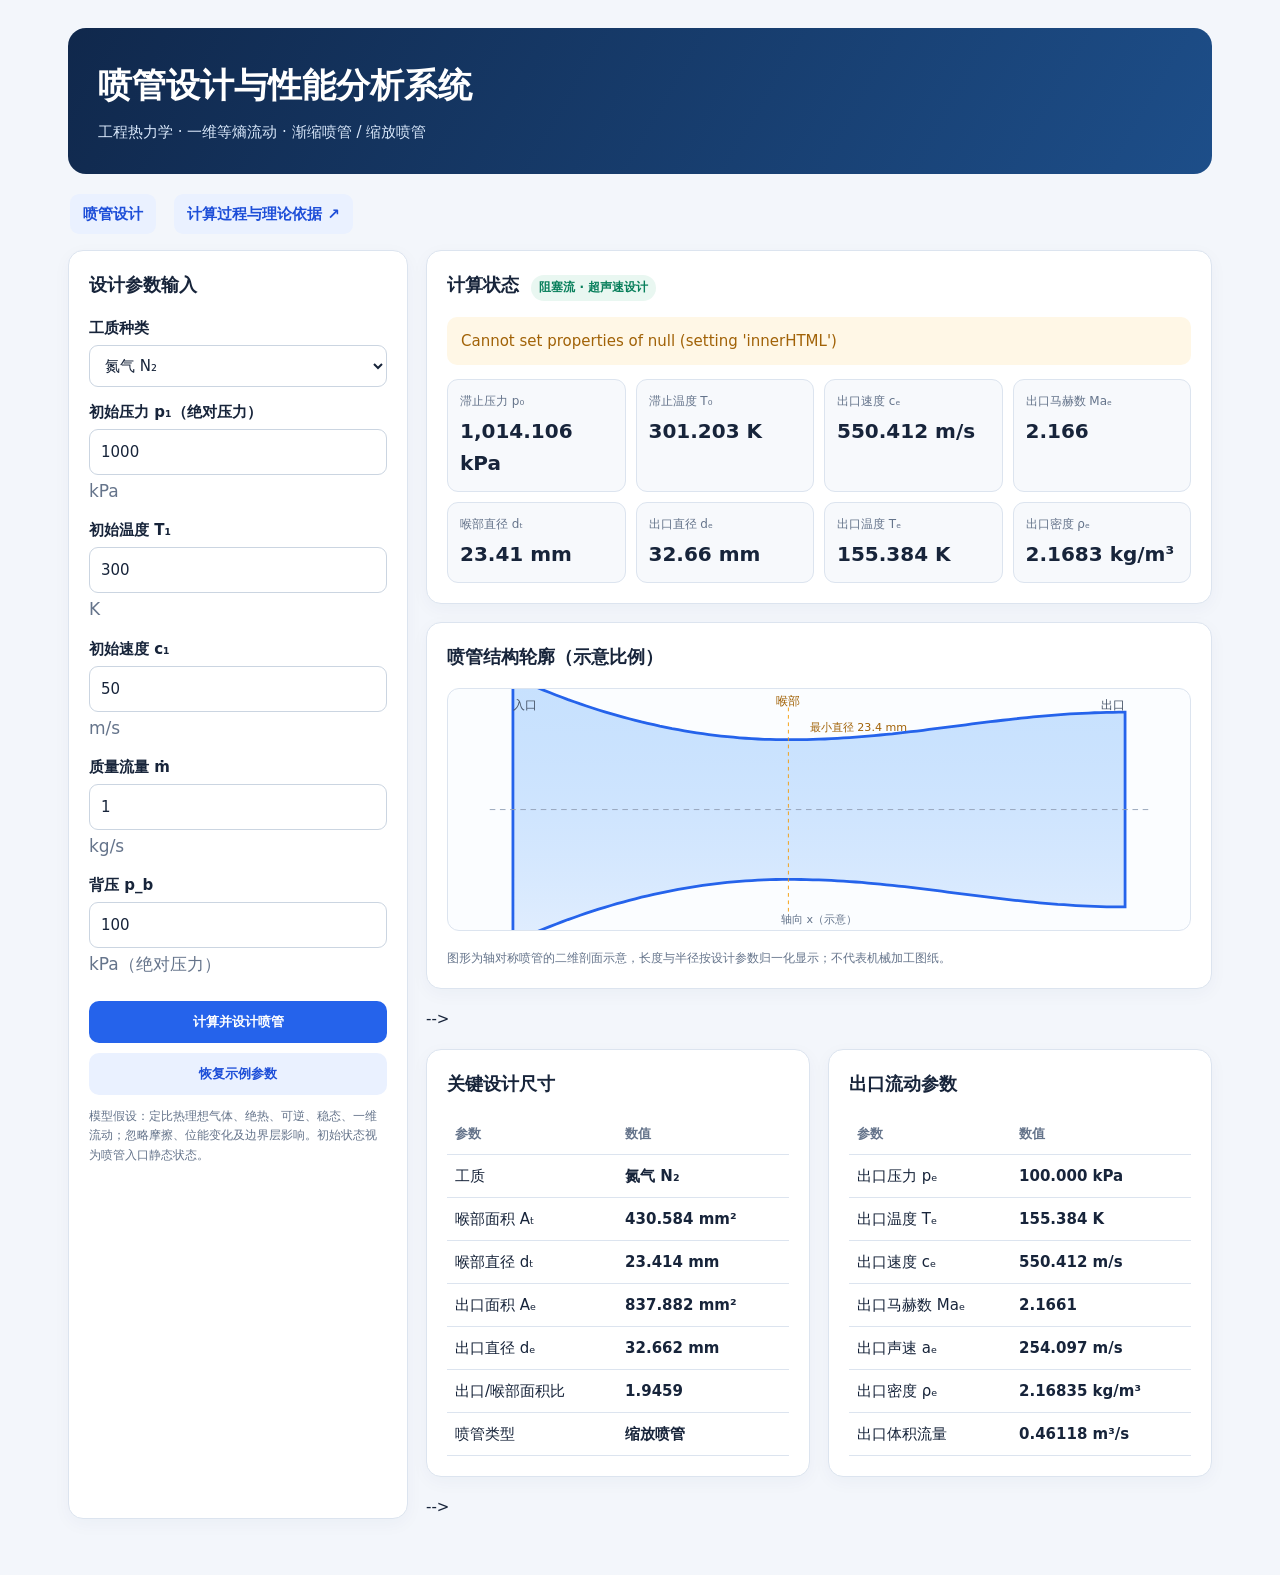
==== commit e070db43: "index.html Removed commented-out sections related to calculation process and design considerations." ====
--- a/index.html
+++ b/index.html
@@ -26,7 +26,7 @@
 <div class="two"><section class="card"><h2>关键设计尺寸</h2><table class="table" id="dimensions"></table></section><section class="card"><h2>出口流动参数</h2><table class="table" id="outlet"></table></section></div>
 <!-- <section class="card"><h2>计算过程摘要</h2><p class="hint">下方显示本次计算的关键公式与数值。完整推导、公式说明及模型适用条件请打开 <a href="theory.html">计算过程与理论依据专题页</a>。</p><div id="steps"><p class="hint">计算后显示滞止参数、临界条件、面积及速度关系。</p></div></section> -->
 <!-- <section class="card"><h2>模型适用范围与工程提醒</h2><ul><li>当背压低于临界压力时，采用阻塞流及超声速扩张段设计，理想膨胀出口压力取背压。</li><li>当背压高于临界压力时，按亚声速流动计算出口状态；此时不需要超声速扩张段。</li><li>若背压低于设计出口压力，实际喷管可能过度膨胀并出现激波；本网页不求解激波位置。</li><li>真实设计还需校核强度、热负荷、边界层、流动分离、加工公差及材料限制。</li></ul></section> --> -->
-</main></div><p class="foot">教学与初步方案设计工具。物性参数采用常温近似值；高温、真实气体或强非平衡流动需使用可靠物性数据库和更高阶模型。</p>
+</main></div>
 </div>
 <script>
 const gases={N2:{name:'氮气 N₂',R:296.8,g:1.4,cp:1039},air:{name:'空气',R:287.05,g:1.4,cp:1004.5},Ar:{name:'氩气 Ar',R:208.13,g:1.667,cp:520.3},H2:{name:'氢气 H₂',R:4124,g:1.405,cp:14300},CO2:{name:'二氧化碳 CO₂',R:188.9,g:1.289,cp:846},He:{name:'氦气 He',R:2077.1,g:1.667,cp:5193}};
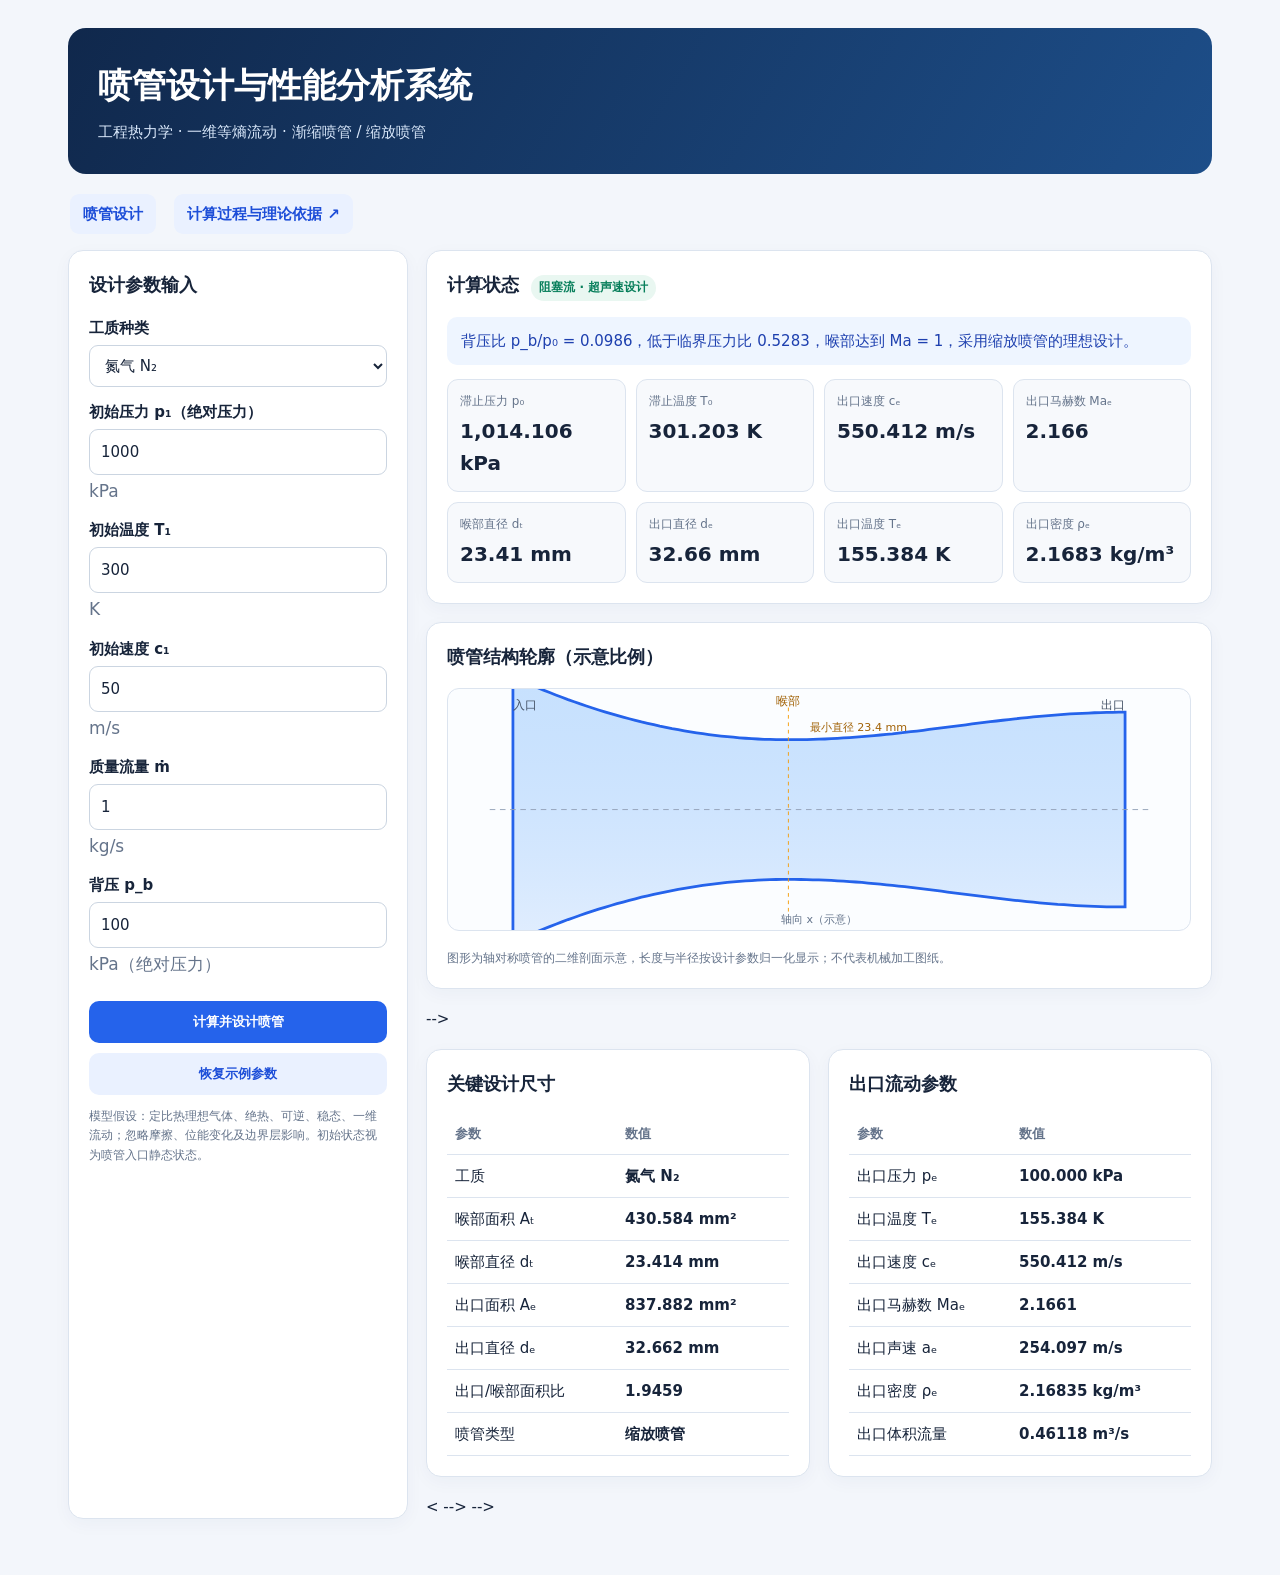
==== commit b842287c: "index.html" ====
--- a/index.html
+++ b/index.html
@@ -24,7 +24,7 @@
 <section class="card"><h2>计算状态 <span id="flowTag" class="tag">等待计算</span></h2><div id="status" class="status">输入参数后点击“计算并设计喷管”。</div><div class="metrics" id="metrics" style="margin-top:14px"></div></section>
 <section class="card"><h2>喷管结构轮廓（示意比例）</h2><div class="svgwrap" id="drawing"><svg viewBox="0 0 800 260" role="img" aria-label="等待计算的喷管轮廓"><text x="400" y="130" text-anchor="middle" fill="#65748b">计算后显示喷管轮廓</text></svg></div><div class="foot">图形为轴对称喷管的二维剖面示意，长度与半径按设计参数归一化显示；不代表机械加工图纸。</div></section> -->
 <div class="two"><section class="card"><h2>关键设计尺寸</h2><table class="table" id="dimensions"></table></section><section class="card"><h2>出口流动参数</h2><table class="table" id="outlet"></table></section></div>
-<!-- <section class="card"><h2>计算过程摘要</h2><p class="hint">下方显示本次计算的关键公式与数值。完整推导、公式说明及模型适用条件请打开 <a href="theory.html">计算过程与理论依据专题页</a>。</p><div id="steps"><p class="hint">计算后显示滞止参数、临界条件、面积及速度关系。</p></div></section> -->
+<<section class="card" style = "display : none"><h2>计算过程摘要</h2><p class="hint">下方显示本次计算的关键公式与数值。完整推导、公式说明及模型适用条件请打开 <a href="theory.html">计算过程与理论依据专题页</a>。</p><div id="steps"><p class="hint">计算后显示滞止参数、临界条件、面积及速度关系。</p></div></section> -->
 <!-- <section class="card"><h2>模型适用范围与工程提醒</h2><ul><li>当背压低于临界压力时，采用阻塞流及超声速扩张段设计，理想膨胀出口压力取背压。</li><li>当背压高于临界压力时，按亚声速流动计算出口状态；此时不需要超声速扩张段。</li><li>若背压低于设计出口压力，实际喷管可能过度膨胀并出现激波；本网页不求解激波位置。</li><li>真实设计还需校核强度、热负荷、边界层、流动分离、加工公差及材料限制。</li></ul></section> --> -->
 </main></div>
 </div>
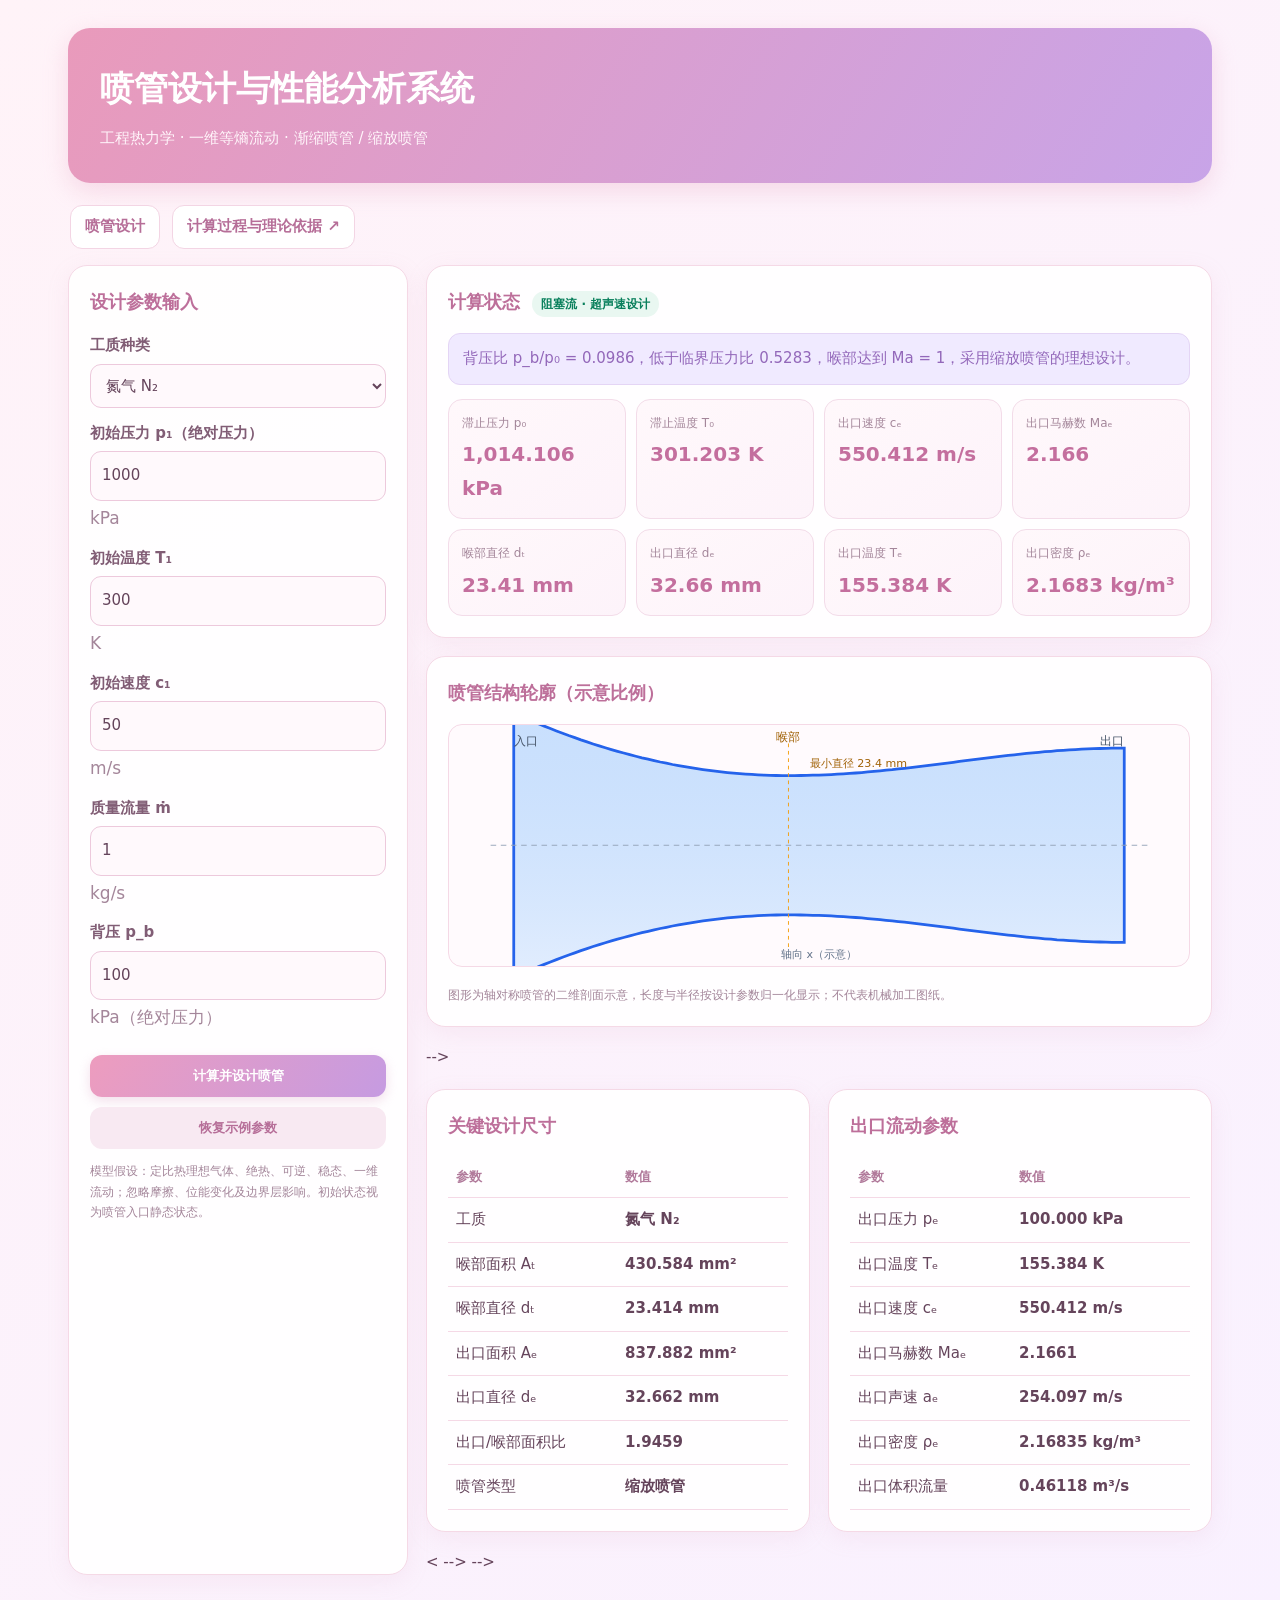
==== commit 345a2b62: "index.html" ====
--- a/index.html
+++ b/index.html
@@ -3,9 +3,10 @@
 <head>
 <meta charset="utf-8"><meta name="viewport" content="width=device-width,initial-scale=1">
 <title>工程热力学｜喷管设计</title>
-<style>
+<!-- <style>
 :root{--bg:#f3f6fb;--panel:#fff;--ink:#17243a;--muted:#65748b;--blue:#2563eb;--line:#dce4ef;--green:#087f5b;--amber:#a16207}*{box-sizing:border-box}body{margin:0;background:var(--bg);color:var(--ink);font:15px/1.6 system-ui,"Microsoft YaHei",sans-serif}.wrap{max-width:1180px;margin:auto;padding:28px 18px 56px}.hero{background:linear-gradient(120deg,#10284c,#1d4e89);color:white;padding:30px;border-radius:18px;margin-bottom:20px}.hero h1{margin:0 0 8px;font-size:clamp(24px,4vw,34px)}.hero p{margin:0;color:#d8e7fa}.layout{display:grid;grid-template-columns:340px 1fr;gap:18px}.card{background:var(--panel);border:1px solid var(--line);border-radius:15px;padding:20px;box-shadow:0 5px 18px #19365a0a}.card h2{font-size:18px;margin:0 0 16px}.field{margin:13px 0}.field label{display:block;font-weight:650;margin-bottom:5px}.field input,.field select{width:100%;padding:10px 11px;border:1px solid #cbd5e1;border-radius:9px;font:inherit;background:#fff;color:var(--ink)}.unit{color:var(--muted);font-size:17px;margin-top:3px}.btn{border:0;background:var(--blue);color:white;padding:12px 16px;border-radius:10px;font-weight:700;cursor:pointer;width:100%;margin-top:10px}.btn.secondary{background:#eaf1ff;color:#1d4ed8}.topnav{display:flex;gap:18px;margin:0 2px 16px;flex-wrap:wrap}.topnav a{color:#1d4ed8;text-decoration:none;font-weight:700;background:#eaf1ff;padding:8px 13px;border-radius:9px}.topnav a:hover{text-decoration:underline}.hint{font-size:12px;color:var(--muted);margin-top:12px}.main{display:grid;gap:18px}.status{padding:12px 14px;border-radius:10px;background:#eef5ff;color:#1e40af}.status.warn{background:#fff7e6;color:var(--amber)}.metrics{display:grid;grid-template-columns:repeat(4,1fr);gap:10px}.metric{background:#f7f9fc;border:1px solid var(--line);padding:12px;border-radius:11px}.metric small{display:block;color:var(--muted);font-size:12px}.metric strong{display:block;font-size:20px;margin-top:4px;overflow-wrap:anywhere}.metric em{font-style:normal;font-size:11px;color:var(--muted)}.svgwrap{width:100%;overflow:hidden}.svgwrap svg{width:100%;height:auto;display:block;background:#fbfdff;border:1px solid var(--line);border-radius:12px}.table{width:100%;border-collapse:collapse}.table td,.table th{padding:9px 8px;border-bottom:1px solid var(--line);text-align:left}.table th{color:var(--muted);font-weight:600;font-size:13px}.eq{background:#f7f9fc;border-left:3px solid var(--blue);padding:10px 13px;margin:9px 0;border-radius:5px;font-family:ui-monospace,Consolas,monospace;overflow-wrap:anywhere}.foot{color:var(--muted);font-size:12px;margin-top:18px}.two{display:grid;grid-template-columns:1fr 1fr;gap:18px}.tag{display:inline-block;padding:3px 8px;background:#e9f7f1;color:var(--green);border-radius:20px;font-size:12px;margin-left:6px}@media(max-width:850px){.layout{grid-template-columns:1fr}.metrics{grid-template-columns:repeat(2,1fr)}.two{grid-template-columns:1fr}}
-</style>
+</style> -->
+ <link rel="stylesheet" href="pink.css">
 </head>
 <body><div class="wrap">
 <header class="hero"><h1>喷管设计与性能分析系统</h1><p>工程热力学 · 一维等熵流动 · 渐缩喷管 / 缩放喷管</p></header>
--- a/pink.css
+++ b/pink.css
@@ -0,0 +1,308 @@
+:root {
+  --bg: #fff2f7;
+  --panel: #ffffff;
+  --ink: #65445b;
+  --muted: #a4869a;
+  --blue: #e78bb5;
+  --line: #f5d9e6;
+  --green: #70b99b;
+  --amber: #d99a58;
+}
+
+/* 全局 */
+* {
+  box-sizing: border-box;
+}
+
+body {
+  margin: 0;
+  background: linear-gradient(135deg, #fff3f8, #f9f1ff);
+  color: var(--ink);
+  font: 15px/1.7 system-ui, "Microsoft YaHei", sans-serif;
+}
+
+/* 页面主体 */
+.wrap {
+  max-width: 1180px;
+  margin: auto;
+  padding: 28px 18px 56px;
+}
+
+/* 顶部标题区域 */
+.hero {
+  background: linear-gradient(120deg, #e99abb, #c8a4e8);
+  color: white;
+  padding: 32px;
+  border-radius: 22px;
+  margin-bottom: 22px;
+  box-shadow: 0 8px 25px #e8a5c455;
+}
+
+.hero h1 {
+  margin: 0 0 8px;
+  font-size: clamp(24px, 4vw, 34px);
+}
+
+.hero p {
+  margin: 0;
+  color: #fff5fa;
+}
+
+/* 布局 */
+.layout {
+  display: grid;
+  grid-template-columns: 340px 1fr;
+  gap: 18px;
+}
+
+/* 卡片 */
+.card {
+  background: rgba(255, 255, 255, 0.92);
+  border: 1px solid var(--line);
+  border-radius: 19px;
+  padding: 21px;
+  box-shadow: 0 6px 22px #d99dbb20;
+  transition: transform 0.25s, box-shadow 0.25s;
+}
+
+.card:hover {
+  transform: translateY(-2px);
+  box-shadow: 0 9px 26px #d99dbb35;
+}
+
+.card h2 {
+  font-size: 18px;
+  color: #bd6f9a;
+  margin: 0 0 16px;
+}
+
+/* 输入框 */
+.field {
+  margin: 13px 0;
+}
+
+.field label {
+  display: block;
+  font-weight: 650;
+  margin-bottom: 5px;
+  color: #815d75;
+}
+
+.field input,
+.field select {
+  width: 100%;
+  padding: 11px;
+  border: 1px solid #edc9dc;
+  border-radius: 11px;
+  font: inherit;
+  background: #fff9fc;
+  color: var(--ink);
+  outline: none;
+  transition: 0.2s;
+}
+
+.field input:focus,
+.field select:focus {
+  border-color: #df91b8;
+  box-shadow: 0 0 0 3px #f8dce9;
+  background: white;
+}
+
+.unit {
+  color: var(--muted);
+  font-size: 17px;
+  margin-top: 3px;
+}
+
+/* 按钮 */
+.btn {
+  border: 0;
+  background: linear-gradient(120deg, #ed9cbe, #c69be1);
+  color: white;
+  padding: 12px 16px;
+  border-radius: 12px;
+  font-weight: 700;
+  cursor: pointer;
+  width: 100%;
+  margin-top: 10px;
+  box-shadow: 0 4px 12px #dba2c455;
+  transition: 0.2s;
+}
+
+.btn:hover {
+  transform: translateY(-2px);
+  box-shadow: 0 7px 17px #dba2c477;
+}
+
+.btn.secondary {
+  background: #f8e9f2;
+  color: #b66e98;
+  box-shadow: none;
+}
+
+/* 导航栏 */
+.topnav {
+  display: flex;
+  gap: 12px;
+  margin: 0 2px 16px;
+  flex-wrap: wrap;
+}
+
+.topnav a {
+  color: #b66e98;
+  text-decoration: none;
+  font-weight: 700;
+  background: #fff;
+  border: 1px solid #f3d5e4;
+  padding: 8px 14px;
+  border-radius: 12px;
+  transition: 0.2s;
+}
+
+.topnav a:hover {
+  background: #fbe5f0;
+  transform: translateY(-2px);
+}
+
+/* 提示信息 */
+.hint {
+  font-size: 12px;
+  color: var(--muted);
+  margin-top: 12px;
+}
+
+.main {
+  display: grid;
+  gap: 18px;
+}
+
+.status {
+  padding: 12px 14px;
+  border-radius: 12px;
+  background: #f0eaff;
+  color: #9368ba;
+  border: 1px solid #e4d5f5;
+}
+
+.status.warn {
+  background: #fff5e9;
+  color: var(--amber);
+}
+
+/* 数据指标 */
+.metrics {
+  display: grid;
+  grid-template-columns: repeat(4, 1fr);
+  gap: 10px;
+}
+
+.metric {
+  background: linear-gradient(145deg, #fff8fb, #fdf3fa);
+  border: 1px solid #f3dce9;
+  padding: 13px;
+  border-radius: 14px;
+}
+
+.metric small {
+  display: block;
+  color: var(--muted);
+  font-size: 12px;
+}
+
+.metric strong {
+  display: block;
+  font-size: 20px;
+  color: #c46f9e;
+  margin-top: 4px;
+  overflow-wrap: anywhere;
+}
+
+.metric em {
+  font-style: normal;
+  font-size: 11px;
+  color: var(--muted);
+}
+
+/* 喷管示意图 */
+.svgwrap {
+  width: 100%;
+  overflow: hidden;
+}
+
+.svgwrap svg {
+  width: 100%;
+  height: auto;
+  display: block;
+  background: #fffafd;
+  border: 1px solid var(--line);
+  border-radius: 14px;
+}
+
+/* 数据表格 */
+.table {
+  width: 100%;
+  border-collapse: collapse;
+}
+
+.table td,
+.table th {
+  padding: 9px 8px;
+  border-bottom: 1px solid var(--line);
+  text-align: left;
+}
+
+.table th {
+  color: #b17a9b;
+  font-weight: 600;
+  font-size: 13px;
+}
+
+/* 公式区域 */
+.eq {
+  background: #fff5fa;
+  border-left: 3px solid #df91b8;
+  padding: 10px 13px;
+  margin: 9px 0;
+  border-radius: 7px;
+  font-family: ui-monospace, Consolas, monospace;
+  overflow-wrap: anywhere;
+}
+
+/* 页脚 */
+.foot {
+  color: var(--muted);
+  font-size: 12px;
+  margin-top: 18px;
+}
+
+.two {
+  display: grid;
+  grid-template-columns: 1fr 1fr;
+  gap: 18px;
+}
+
+/* 状态标签 */
+.tag {
+  display: inline-block;
+  padding: 3px 9px;
+  background: #eaf7f0;
+  color: #69a98b;
+  border-radius: 20px;
+  font-size: 12px;
+  margin-left: 6px;
+}
+
+/* 手机适配 */
+@media(max-width:850px) {
+  .layout {
+    grid-template-columns: 1fr;
+  }
+
+  .metrics {
+    grid-template-columns: repeat(2, 1fr);
+  }
+
+  .two {
+    grid-template-columns: 1fr;
+  }
+}
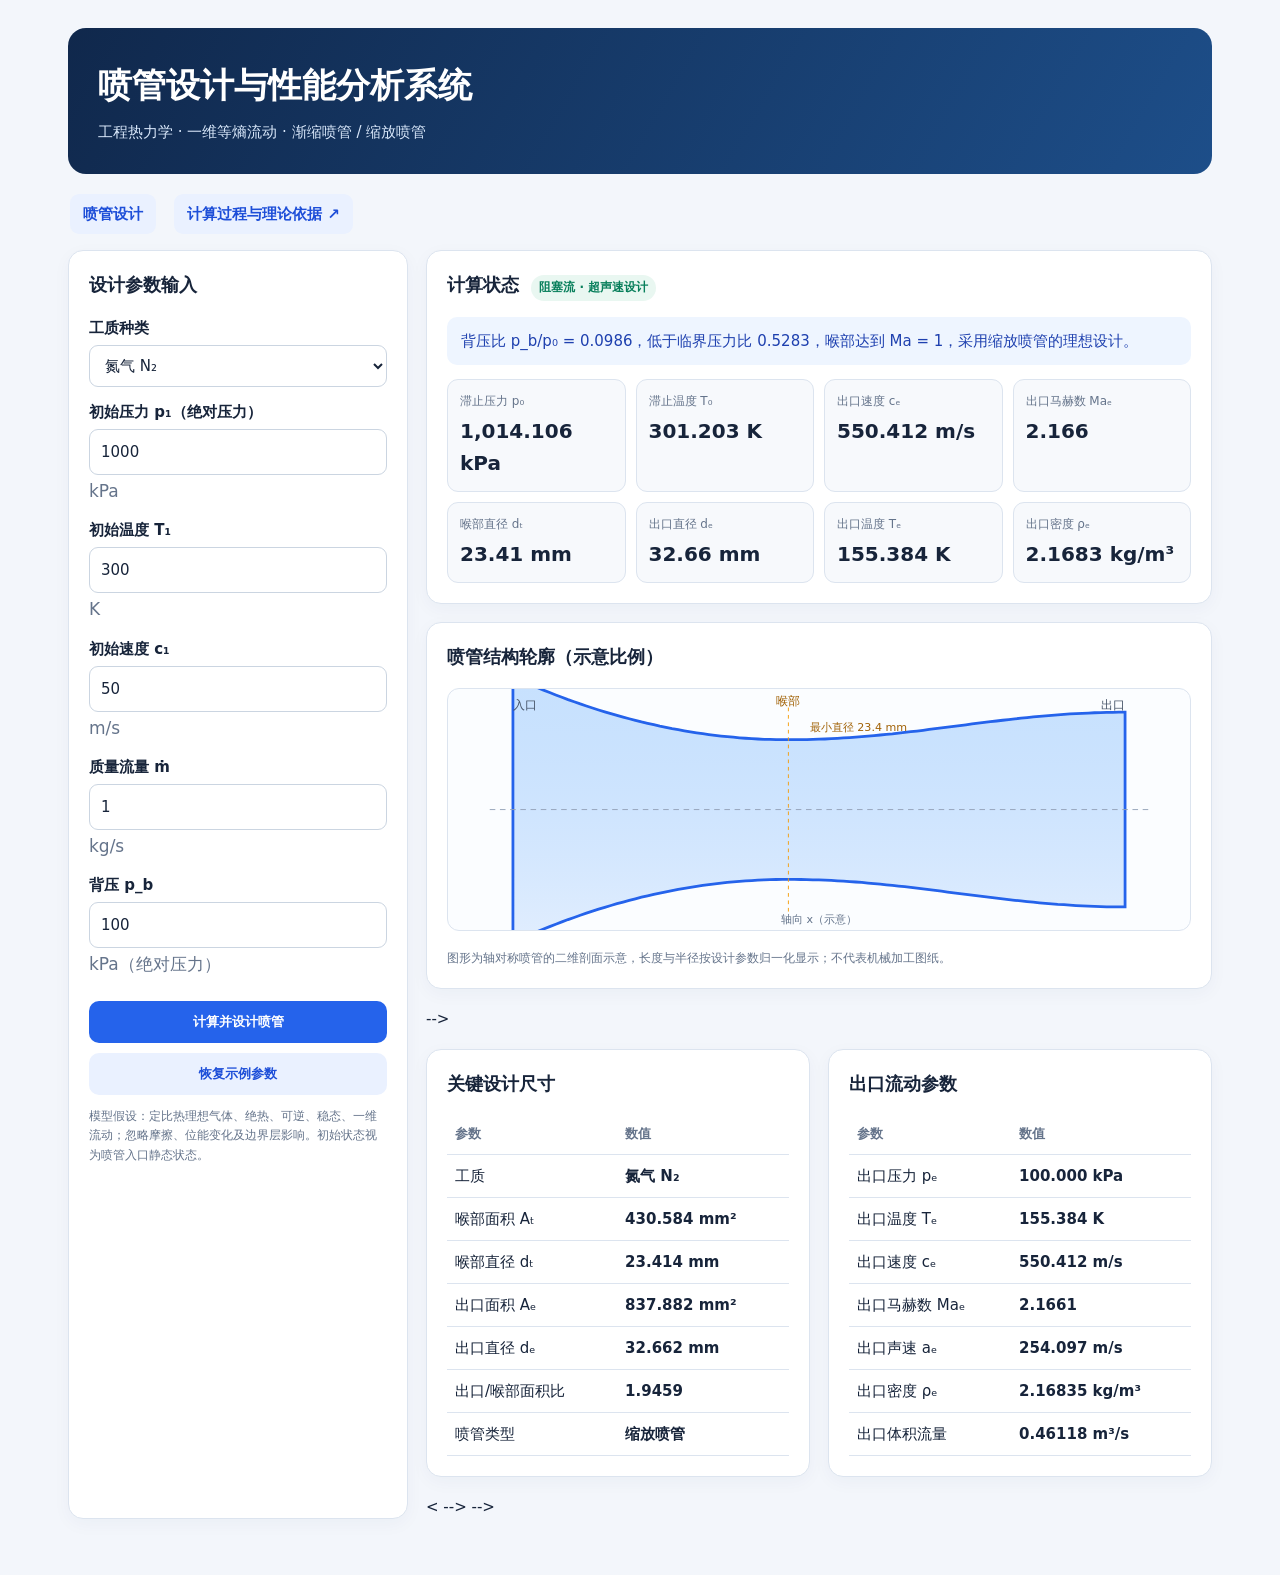
==== commit e790f3eb: "index.html" ====
--- a/index.html
+++ b/index.html
@@ -3,10 +3,10 @@
 <head>
 <meta charset="utf-8"><meta name="viewport" content="width=device-width,initial-scale=1">
 <title>工程热力学｜喷管设计</title>
-<!-- <style>
+<style>
 :root{--bg:#f3f6fb;--panel:#fff;--ink:#17243a;--muted:#65748b;--blue:#2563eb;--line:#dce4ef;--green:#087f5b;--amber:#a16207}*{box-sizing:border-box}body{margin:0;background:var(--bg);color:var(--ink);font:15px/1.6 system-ui,"Microsoft YaHei",sans-serif}.wrap{max-width:1180px;margin:auto;padding:28px 18px 56px}.hero{background:linear-gradient(120deg,#10284c,#1d4e89);color:white;padding:30px;border-radius:18px;margin-bottom:20px}.hero h1{margin:0 0 8px;font-size:clamp(24px,4vw,34px)}.hero p{margin:0;color:#d8e7fa}.layout{display:grid;grid-template-columns:340px 1fr;gap:18px}.card{background:var(--panel);border:1px solid var(--line);border-radius:15px;padding:20px;box-shadow:0 5px 18px #19365a0a}.card h2{font-size:18px;margin:0 0 16px}.field{margin:13px 0}.field label{display:block;font-weight:650;margin-bottom:5px}.field input,.field select{width:100%;padding:10px 11px;border:1px solid #cbd5e1;border-radius:9px;font:inherit;background:#fff;color:var(--ink)}.unit{color:var(--muted);font-size:17px;margin-top:3px}.btn{border:0;background:var(--blue);color:white;padding:12px 16px;border-radius:10px;font-weight:700;cursor:pointer;width:100%;margin-top:10px}.btn.secondary{background:#eaf1ff;color:#1d4ed8}.topnav{display:flex;gap:18px;margin:0 2px 16px;flex-wrap:wrap}.topnav a{color:#1d4ed8;text-decoration:none;font-weight:700;background:#eaf1ff;padding:8px 13px;border-radius:9px}.topnav a:hover{text-decoration:underline}.hint{font-size:12px;color:var(--muted);margin-top:12px}.main{display:grid;gap:18px}.status{padding:12px 14px;border-radius:10px;background:#eef5ff;color:#1e40af}.status.warn{background:#fff7e6;color:var(--amber)}.metrics{display:grid;grid-template-columns:repeat(4,1fr);gap:10px}.metric{background:#f7f9fc;border:1px solid var(--line);padding:12px;border-radius:11px}.metric small{display:block;color:var(--muted);font-size:12px}.metric strong{display:block;font-size:20px;margin-top:4px;overflow-wrap:anywhere}.metric em{font-style:normal;font-size:11px;color:var(--muted)}.svgwrap{width:100%;overflow:hidden}.svgwrap svg{width:100%;height:auto;display:block;background:#fbfdff;border:1px solid var(--line);border-radius:12px}.table{width:100%;border-collapse:collapse}.table td,.table th{padding:9px 8px;border-bottom:1px solid var(--line);text-align:left}.table th{color:var(--muted);font-weight:600;font-size:13px}.eq{background:#f7f9fc;border-left:3px solid var(--blue);padding:10px 13px;margin:9px 0;border-radius:5px;font-family:ui-monospace,Consolas,monospace;overflow-wrap:anywhere}.foot{color:var(--muted);font-size:12px;margin-top:18px}.two{display:grid;grid-template-columns:1fr 1fr;gap:18px}.tag{display:inline-block;padding:3px 8px;background:#e9f7f1;color:var(--green);border-radius:20px;font-size:12px;margin-left:6px}@media(max-width:850px){.layout{grid-template-columns:1fr}.metrics{grid-template-columns:repeat(2,1fr)}.two{grid-template-columns:1fr}}
-</style> -->
- <link rel="stylesheet" href="pink.css">
+</style> 
+ <!-- <link rel="stylesheet" href="pink.css"> -->
 </head>
 <body><div class="wrap">
 <header class="hero"><h1>喷管设计与性能分析系统</h1><p>工程热力学 · 一维等熵流动 · 渐缩喷管 / 缩放喷管</p></header>
